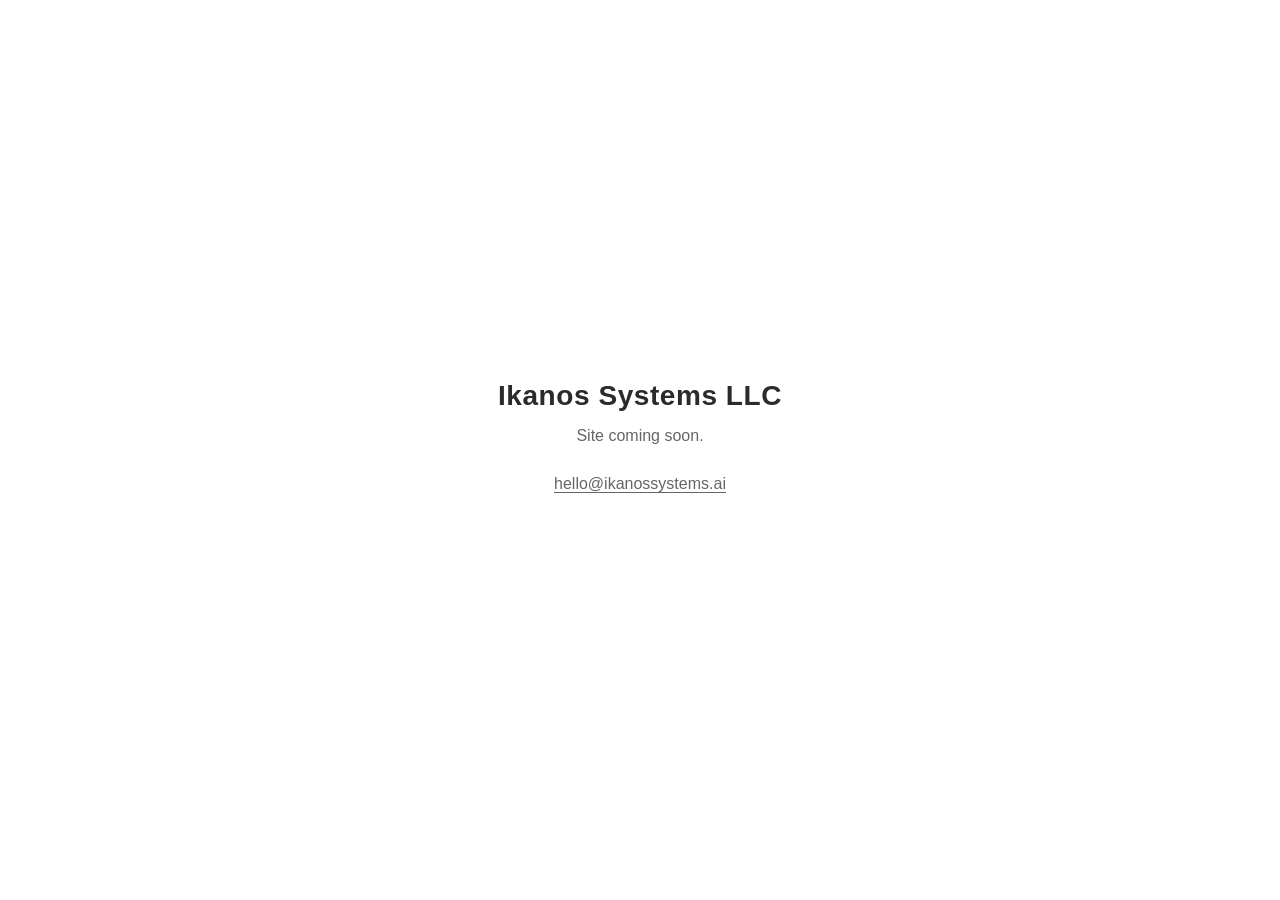
==== index.html @ 6560f125 "Add coming-soon placeholder page" ====
<!DOCTYPE html>
<html lang="en">
<head>
<meta charset="UTF-8">
<meta name="viewport" content="width=device-width, initial-scale=1.0">
<title>Ikanos Systems</title>
<style>
  :root {
    color-scheme: light dark;
    --bg: #ffffff;
    --fg: #111111;
    --muted: #666666;
    --accent: #2b2b2b;
  }
  @media (prefers-color-scheme: dark) {
    :root {
      --bg: #0b0b0c;
      --fg: #f2f2f2;
      --muted: #9a9a9a;
      --accent: #e5e5e5;
    }
  }
  * { box-sizing: border-box; }
  html, body {
    height: 100%;
    margin: 0;
  }
  body {
    background: var(--bg);
    color: var(--fg);
    font-family: -apple-system, BlinkMacSystemFont, "Segoe UI", Helvetica, Arial, sans-serif;
    display: flex;
    align-items: center;
    justify-content: center;
    text-align: center;
    padding: 24px;
  }
  main {
    max-width: 480px;
  }
  h1 {
    font-size: 1.75rem;
    font-weight: 600;
    letter-spacing: 0.02em;
    margin: 0 0 0.75rem;
    color: var(--accent);
  }
  p {
    font-size: 1rem;
    color: var(--muted);
    margin: 0 0 1.5rem;
    line-height: 1.5;
  }
  a {
    color: inherit;
    text-decoration: underline;
    text-underline-offset: 3px;
  }
  a:hover {
    color: var(--accent);
  }
</style>
</head>
<body>
<main>
  <h1>Ikanos Systems LLC</h1>
  <p>Site coming soon.</p>
  <p><a href="mailto:hello@ikanossystems.ai">hello@ikanossystems.ai</a></p>
</main>
</body>
</html>
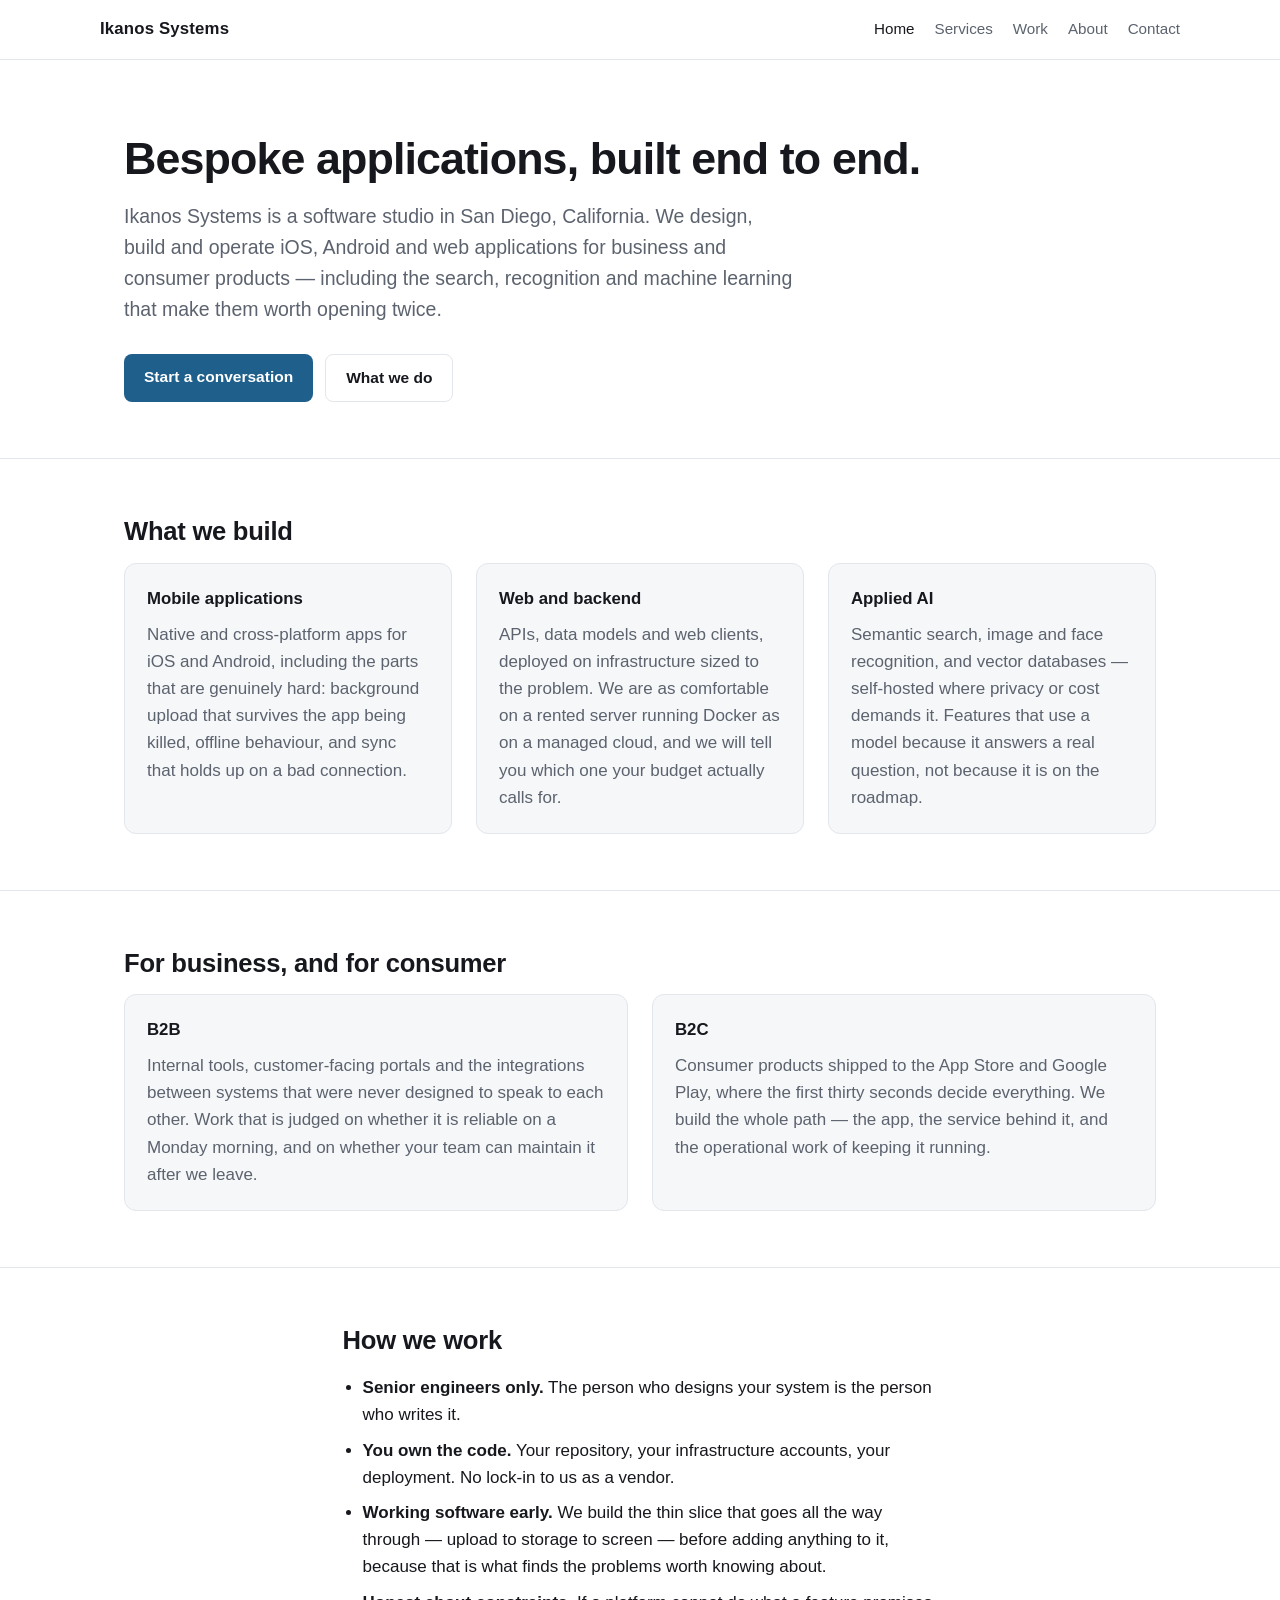
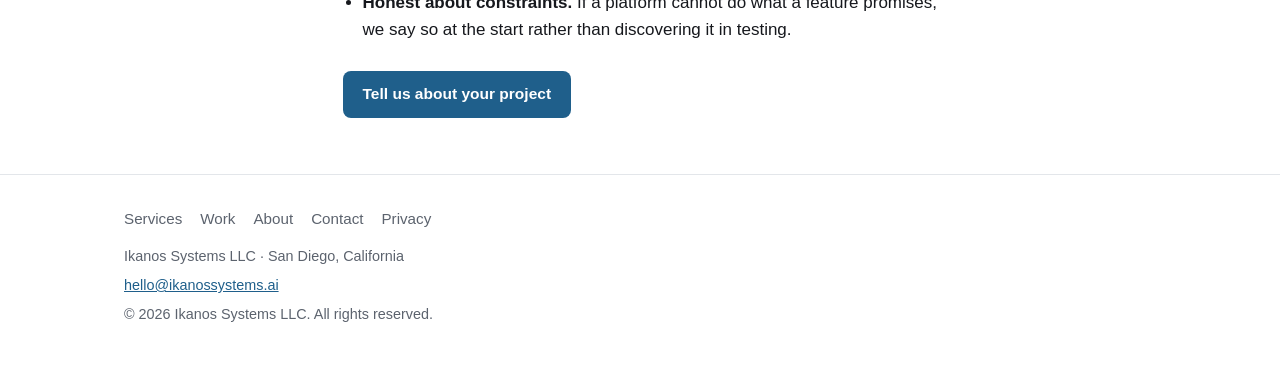
==== commit 988c4226: "A real site, and an apex that serves it The Apple Developer Program refused the Ikanos Systems LLC o" ====
--- a/index.html
+++ b/index.html
@@ -3,69 +3,135 @@
 <head>
 <meta charset="UTF-8">
 <meta name="viewport" content="width=device-width, initial-scale=1.0">
-<title>Ikanos Systems</title>
-<style>
-  :root {
-    color-scheme: light dark;
-    --bg: #ffffff;
-    --fg: #111111;
-    --muted: #666666;
-    --accent: #2b2b2b;
-  }
-  @media (prefers-color-scheme: dark) {
-    :root {
-      --bg: #0b0b0c;
-      --fg: #f2f2f2;
-      --muted: #9a9a9a;
-      --accent: #e5e5e5;
-    }
-  }
-  * { box-sizing: border-box; }
-  html, body {
-    height: 100%;
-    margin: 0;
-  }
-  body {
-    background: var(--bg);
-    color: var(--fg);
-    font-family: -apple-system, BlinkMacSystemFont, "Segoe UI", Helvetica, Arial, sans-serif;
-    display: flex;
-    align-items: center;
-    justify-content: center;
-    text-align: center;
-    padding: 24px;
-  }
-  main {
-    max-width: 480px;
-  }
-  h1 {
-    font-size: 1.75rem;
-    font-weight: 600;
-    letter-spacing: 0.02em;
-    margin: 0 0 0.75rem;
-    color: var(--accent);
-  }
-  p {
-    font-size: 1rem;
-    color: var(--muted);
-    margin: 0 0 1.5rem;
-    line-height: 1.5;
-  }
-  a {
-    color: inherit;
-    text-decoration: underline;
-    text-underline-offset: 3px;
-  }
-  a:hover {
-    color: var(--accent);
-  }
-</style>
+<title>Ikanos Systems — Bespoke app development, San Diego</title>
+<meta name="description" content="Ikanos Systems LLC is a San Diego software studio building bespoke iOS, Android and web applications for business and consumer products, including the AI that makes them useful.">
+<link rel="stylesheet" href="styles.css">
 </head>
 <body>
+
+<header>
+  <div class="wrap bar">
+    <a class="brand" href="/">Ikanos Systems</a>
+    <nav>
+      <a href="/" aria-current="page">Home</a>
+      <a href="/services.html">Services</a>
+      <a href="/work.html">Work</a>
+      <a href="/about.html">About</a>
+      <a href="/contact.html">Contact</a>
+    </nav>
+  </div>
+</header>
+
 <main>
-  <h1>Ikanos Systems LLC</h1>
-  <p>Site coming soon.</p>
-  <p><a href="mailto:hello@ikanossystems.ai">hello@ikanossystems.ai</a></p>
+
+  <section class="hero">
+    <div class="wrap">
+      <h1>Bespoke applications, built end to end.</h1>
+      <p class="lede">
+        Ikanos Systems is a software studio in San Diego, California. We design,
+        build and operate iOS, Android and web applications for business and
+        consumer products — including the search, recognition and machine
+        learning that make them worth opening twice.
+      </p>
+      <div class="actions">
+        <a class="button" href="/contact.html">Start a conversation</a>
+        <a class="button secondary" href="/services.html">What we do</a>
+      </div>
+    </div>
+  </section>
+
+  <section>
+    <div class="wrap">
+      <h2>What we build</h2>
+      <div class="grid">
+        <div class="card">
+          <h3>Mobile applications</h3>
+          <p class="muted">
+            Native and cross-platform apps for iOS and Android, including the
+            parts that are genuinely hard: background upload that survives the
+            app being killed, offline behaviour, and sync that holds up on a
+            bad connection.
+          </p>
+        </div>
+        <div class="card">
+          <h3>Web and backend</h3>
+          <p class="muted">
+            APIs, data models and web clients, deployed on infrastructure sized
+            to the problem. We are as comfortable on a rented server running
+            Docker as on a managed cloud, and we will tell you which one your
+            budget actually calls for.
+          </p>
+        </div>
+        <div class="card">
+          <h3>Applied AI</h3>
+          <p class="muted">
+            Semantic search, image and face recognition, and vector databases —
+            self-hosted where privacy or cost demands it. Features that use a
+            model because it answers a real question, not because it is on the
+            roadmap.
+          </p>
+        </div>
+      </div>
+    </div>
+  </section>
+
+  <section>
+    <div class="wrap">
+      <h2>For business, and for consumer</h2>
+      <div class="grid">
+        <div class="card">
+          <h3>B2B</h3>
+          <p class="muted">
+            Internal tools, customer-facing portals and the integrations between
+            systems that were never designed to speak to each other. Work that
+            is judged on whether it is reliable on a Monday morning, and on
+            whether your team can maintain it after we leave.
+          </p>
+        </div>
+        <div class="card">
+          <h3>B2C</h3>
+          <p class="muted">
+            Consumer products shipped to the App Store and Google Play, where
+            the first thirty seconds decide everything. We build the whole path
+            — the app, the service behind it, and the operational work of
+            keeping it running.
+          </p>
+        </div>
+      </div>
+    </div>
+  </section>
+
+  <section>
+    <div class="wrap prose">
+      <h2>How we work</h2>
+      <ul>
+        <li><strong>Senior engineers only.</strong> The person who designs your system is the person who writes it.</li>
+        <li><strong>You own the code.</strong> Your repository, your infrastructure accounts, your deployment. No lock-in to us as a vendor.</li>
+        <li><strong>Working software early.</strong> We build the thin slice that goes all the way through — upload to storage to screen — before adding anything to it, because that is what finds the problems worth knowing about.</li>
+        <li><strong>Honest about constraints.</strong> If a platform cannot do what a feature promises, we say so at the start rather than discovering it in testing.</li>
+      </ul>
+      <div class="actions">
+        <a class="button" href="/contact.html">Tell us about your project</a>
+      </div>
+    </div>
+  </section>
+
 </main>
+
+<footer>
+  <div class="wrap">
+    <nav>
+      <a href="/services.html">Services</a>
+      <a href="/work.html">Work</a>
+      <a href="/about.html">About</a>
+      <a href="/contact.html">Contact</a>
+      <a href="/privacy.html">Privacy</a>
+    </nav>
+    <p>Ikanos Systems LLC · San Diego, California</p>
+    <p><a href="mailto:hello@ikanossystems.ai">hello@ikanossystems.ai</a></p>
+    <p>© 2026 Ikanos Systems LLC. All rights reserved.</p>
+  </div>
+</footer>
+
 </body>
 </html>
--- a/styles.css
+++ b/styles.css
@@ -0,0 +1,227 @@
+/*
+ * One stylesheet for the whole site. No build step, no framework — the same
+ * reasoning as the photo app's web client: a static marketing site that needs
+ * a toolchain to edit is a site that stops getting edited.
+ */
+
+:root {
+  color-scheme: light dark;
+  --bg: #ffffff;
+  --surface: #f6f7f9;
+  --border: #e3e6ea;
+  --fg: #16181d;
+  --muted: #5c636e;
+  --accent: #1f5f8b;
+  --accent-fg: #ffffff;
+  --max: 1080px;
+}
+
+@media (prefers-color-scheme: dark) {
+  :root {
+    --bg: #0d0f12;
+    --surface: #15181d;
+    --border: #262b33;
+    --fg: #eceef1;
+    --muted: #9aa2ad;
+    --accent: #6fb3dd;
+    --accent-fg: #0d0f12;
+  }
+}
+
+* { box-sizing: border-box; }
+
+html { -webkit-text-size-adjust: 100%; }
+
+body {
+  margin: 0;
+  background: var(--bg);
+  color: var(--fg);
+  font-family: -apple-system, BlinkMacSystemFont, "Segoe UI", Roboto, Helvetica, Arial, sans-serif;
+  font-size: 17px;
+  line-height: 1.6;
+}
+
+.wrap {
+  max-width: var(--max);
+  margin: 0 auto;
+  padding: 0 24px;
+}
+
+/* ---------- header ---------- */
+
+header {
+  border-bottom: 1px solid var(--border);
+  position: sticky;
+  top: 0;
+  background: var(--bg);
+  z-index: 10;
+}
+
+.bar {
+  display: flex;
+  align-items: center;
+  justify-content: space-between;
+  gap: 16px;
+  padding: 16px 0;
+  flex-wrap: wrap;
+}
+
+.brand {
+  font-weight: 650;
+  font-size: 1.05rem;
+  letter-spacing: 0.01em;
+  color: var(--fg);
+  text-decoration: none;
+  white-space: nowrap;
+}
+
+nav {
+  display: flex;
+  gap: 20px;
+  flex-wrap: wrap;
+}
+
+nav a {
+  color: var(--muted);
+  text-decoration: none;
+  font-size: 0.95rem;
+}
+
+nav a:hover,
+nav a[aria-current="page"] {
+  color: var(--fg);
+}
+
+/* ---------- type ---------- */
+
+h1 {
+  font-size: clamp(1.9rem, 4.5vw, 2.8rem);
+  line-height: 1.18;
+  letter-spacing: -0.02em;
+  margin: 0 0 16px;
+  font-weight: 680;
+}
+
+h2 {
+  font-size: clamp(1.3rem, 2.6vw, 1.6rem);
+  line-height: 1.3;
+  letter-spacing: -0.01em;
+  margin: 0 0 14px;
+  font-weight: 640;
+}
+
+h3 {
+  font-size: 1.05rem;
+  margin: 0 0 8px;
+  font-weight: 640;
+}
+
+p { margin: 0 0 16px; }
+
+.lede {
+  font-size: clamp(1.05rem, 2vw, 1.22rem);
+  color: var(--muted);
+  max-width: 62ch;
+}
+
+.muted { color: var(--muted); }
+
+a { color: var(--accent); }
+
+section { padding: 56px 0; }
+
+section + section { border-top: 1px solid var(--border); }
+
+.hero { padding: 72px 0 56px; }
+
+/* ---------- layout helpers ---------- */
+
+.grid {
+  display: grid;
+  gap: 24px;
+  grid-template-columns: repeat(auto-fit, minmax(260px, 1fr));
+}
+
+.card {
+  background: var(--surface);
+  border: 1px solid var(--border);
+  border-radius: 12px;
+  padding: 22px;
+}
+
+.card p:last-child { margin-bottom: 0; }
+
+.prose { max-width: 68ch; }
+
+.prose ul { padding-left: 20px; }
+
+.prose li { margin-bottom: 8px; }
+
+/* ---------- buttons ---------- */
+
+.actions {
+  display: flex;
+  gap: 12px;
+  flex-wrap: wrap;
+  margin-top: 28px;
+}
+
+.button {
+  display: inline-block;
+  background: var(--accent);
+  color: var(--accent-fg);
+  padding: 11px 20px;
+  border-radius: 8px;
+  text-decoration: none;
+  font-weight: 600;
+  font-size: 0.97rem;
+}
+
+.button.secondary {
+  background: transparent;
+  color: var(--fg);
+  border: 1px solid var(--border);
+}
+
+/* ---------- spec list ---------- */
+
+.spec {
+  border-top: 1px solid var(--border);
+  padding-top: 16px;
+  margin-top: 16px;
+}
+
+.spec dt {
+  font-weight: 620;
+  font-size: 0.9rem;
+  letter-spacing: 0.02em;
+  text-transform: uppercase;
+  color: var(--muted);
+  margin-bottom: 4px;
+}
+
+.spec dd {
+  margin: 0 0 16px;
+}
+
+/* ---------- footer ---------- */
+
+footer {
+  border-top: 1px solid var(--border);
+  padding: 32px 0 48px;
+  color: var(--muted);
+  font-size: 0.9rem;
+}
+
+footer nav {
+  margin-bottom: 14px;
+  gap: 18px;
+}
+
+footer p { margin: 0 0 6px; }
+
+@media (max-width: 560px) {
+  body { font-size: 16px; }
+  section { padding: 44px 0; }
+  .hero { padding: 52px 0 44px; }
+}
